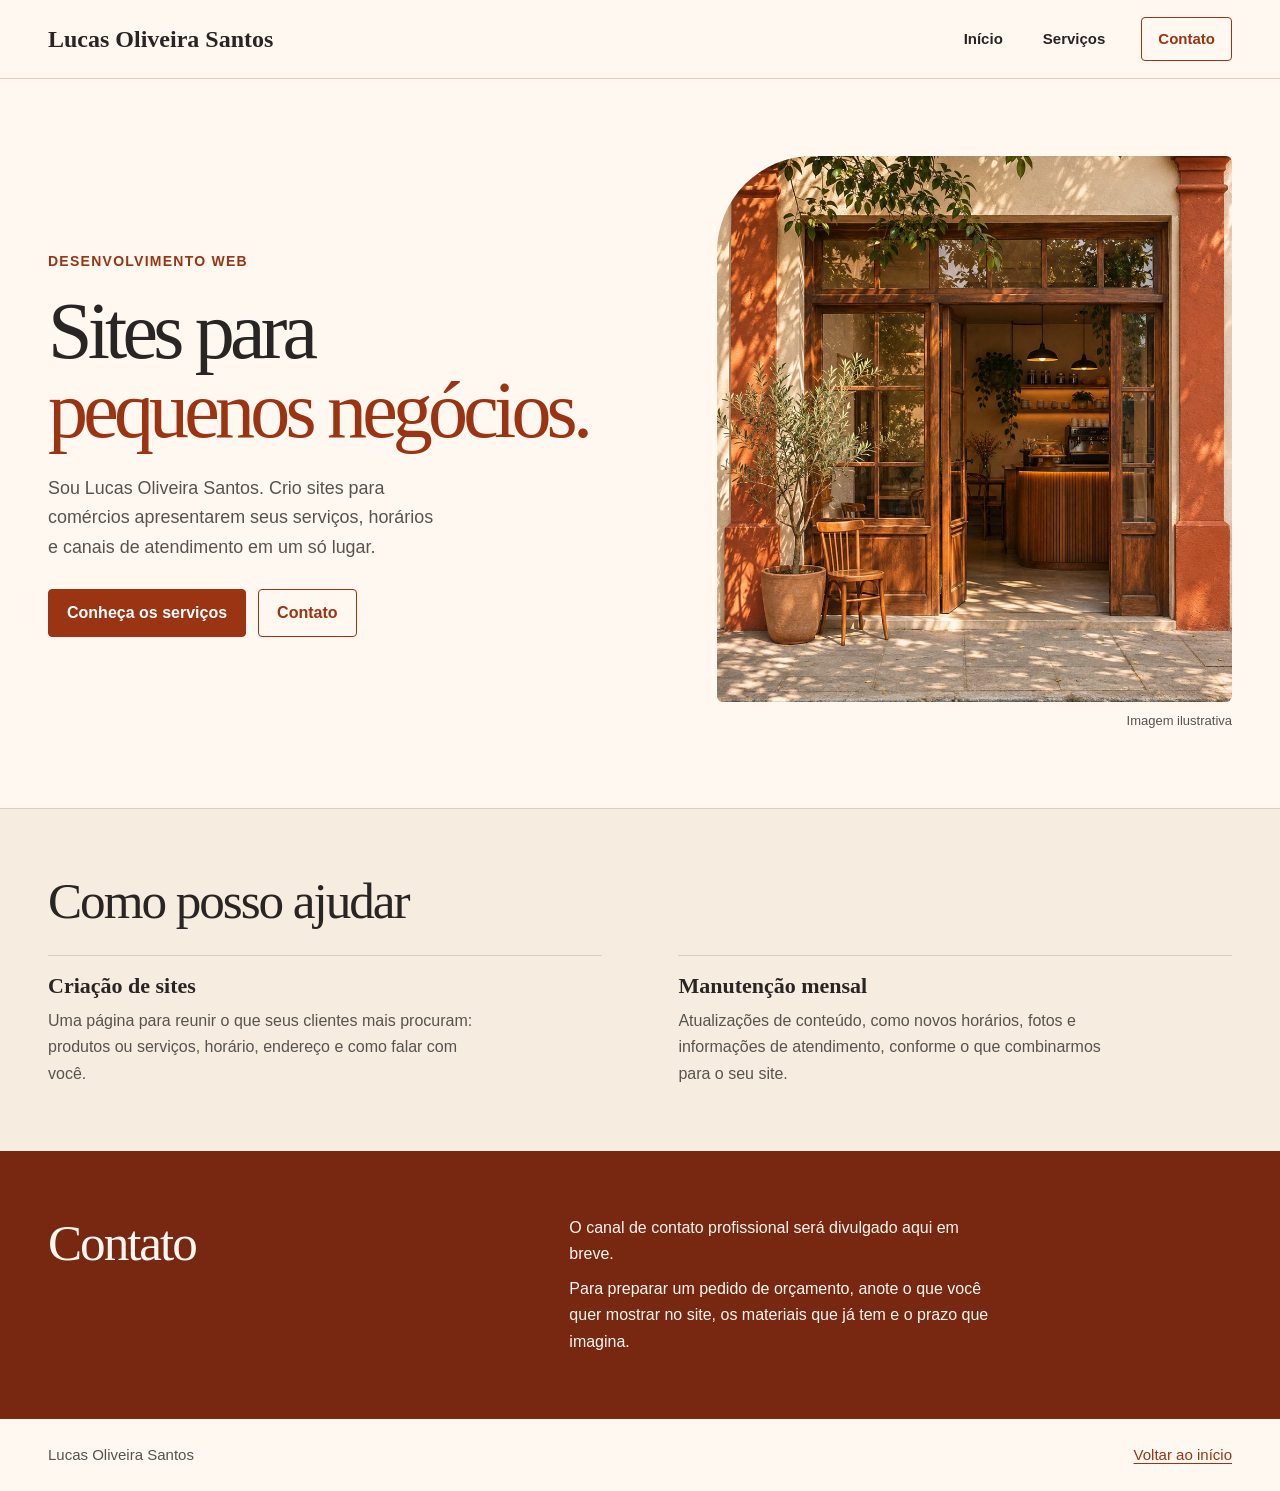
==== portfolio/index.html @ 5192ce52 "Cria a primeira versão do portfólio" ====
<!doctype html>
<html lang="pt-BR">
<head>
  <meta charset="utf-8">
  <meta name="viewport" content="width=device-width, initial-scale=1">
  <meta name="description" content="Lucas Oliveira Santos. Criação e manutenção de sites para pequenos comércios.">
  <meta name="theme-color" content="#fff8f1">
  <title>Lucas Oliveira Santos | Desenvolvimento Web</title>
  <link rel="icon" type="image/png" href="assets/favicon.png">
  <link rel="stylesheet" href="style.css">
  <script src="script.js" defer></script>
</head>
<body>
  <a class="skip-link" href="#inicio">Ir para o conteúdo</a>

  <header class="site-header">
    <div class="container header-inner">
      <a class="brand" href="#inicio">Lucas Oliveira Santos</a>
      <button class="menu-toggle" type="button" aria-expanded="false" aria-controls="menu-principal" hidden>
        Menu <span class="menu-icon" aria-hidden="true"></span>
      </button>
      <nav id="menu-principal" class="site-nav" aria-label="Principal">
        <a href="#inicio">Início</a>
        <a href="#servicos">Serviços</a>
        <a class="nav-contact" href="#contato">Contato</a>
      </nav>
    </div>
  </header>

  <main id="inicio" tabindex="-1">
    <section class="container hero" aria-labelledby="titulo-principal">
      <div class="hero-copy">
        <p class="eyebrow">Desenvolvimento web</p>
        <h1 id="titulo-principal">Sites para <span>pequenos negócios.</span></h1>
        <p class="hero-intro">Sou Lucas Oliveira Santos. Crio sites para comércios apresentarem seus serviços, horários e canais de atendimento em um só lugar.</p>
        <div class="hero-actions">
          <a class="button button-primary" href="#servicos">Conheça os serviços</a>
          <a class="button button-secondary" href="#contato">Contato</a>
        </div>
      </div>

      <figure class="hero-figure">
        <img src="assets/fachada-cafe.jpg" width="960" height="1200" fetchpriority="high"
             alt="Fachada de um café com portas de madeira e plantas na entrada.">
        <figcaption>Imagem ilustrativa</figcaption>
      </figure>
    </section>

    <section id="servicos" class="services" aria-labelledby="titulo-servicos" tabindex="-1">
      <div class="container services-inner">
        <h2 id="titulo-servicos">Como posso ajudar</h2>
        <div class="services-grid">
          <div class="service">
            <h3>Criação de sites</h3>
            <p>Uma página para reunir o que seus clientes mais procuram: produtos ou serviços, horário, endereço e como falar com você.</p>
          </div>
          <div class="service">
            <h3>Manutenção mensal</h3>
            <p>Atualizações de conteúdo, como novos horários, fotos e informações de atendimento, conforme o que combinarmos para o seu site.</p>
          </div>
        </div>
      </div>
    </section>

    <section id="contato" class="contact" aria-labelledby="titulo-contato" tabindex="-1">
      <div class="container contact-inner">
        <h2 id="titulo-contato">Contato</h2>
        <div>
          <p>O canal de contato profissional será divulgado aqui em breve.</p>
          <p>Para preparar um pedido de orçamento, anote o que você quer mostrar no site, os materiais que já tem e o prazo que imagina.</p>
        </div>
      </div>
    </section>
  </main>

  <footer class="site-footer">
    <div class="container footer-inner">
      <p>Lucas Oliveira Santos</p>
      <a href="#inicio">Voltar ao início</a>
    </div>
  </footer>
</body>
</html>
---- portfolio/style.css ----
:root {
  color-scheme: light;
  --paper: #fff8f1;
  --ink: #292524;
  --muted: #57534e;
  --accent: #9a3412;
  --deep-accent: #782710;
  --tint: #f7ece0;
  --rule: #ddcbbb;
  --serif: Georgia, "Times New Roman", serif;
  --sans: Arial, Helvetica, sans-serif;
}

* { box-sizing: border-box; }

body {
  margin: 0;
  background: var(--paper);
  color: var(--ink);
  font-family: var(--sans);
  line-height: 1.65;
}

h1, h2, h3, p, figure { margin: 0; }
a { color: inherit; }

:focus-visible {
  outline: 2px solid currentColor;
  outline-offset: 4px;
}

.container {
  width: min(calc(100% - 2.5rem), 74rem);
  margin-inline: auto;
}

.skip-link {
  position: absolute;
  top: 0.75rem;
  left: 0.75rem;
  z-index: 1;
  padding: 0.625rem 1rem;
  transform: translateY(-160%);
  background: var(--paper);
  color: var(--accent);
  font-weight: 700;
}

.skip-link:focus { transform: translateY(0); }
.site-header { border-bottom: 1px solid var(--rule); }

.header-inner {
  display: flex;
  min-height: 4.875rem;
  flex-wrap: wrap;
  align-items: center;
  justify-content: space-between;
  gap: 0.5rem 1.25rem;
}

.brand {
  display: inline-flex;
  min-height: 2.75rem;
  align-items: center;
  font-family: var(--serif);
  font-size: clamp(1.125rem, 3vw, 1.5rem);
  font-weight: 700;
  line-height: 1.2;
  text-decoration: none;
}

.site-nav {
  display: flex;
  flex-wrap: wrap;
  align-items: center;
  gap: 0.25rem clamp(0.75rem, 3vw, 2rem);
}

.site-nav a {
  display: inline-flex;
  min-height: 2.75rem;
  align-items: center;
  padding-inline: 0.25rem;
  font-size: 0.9375rem;
  font-weight: 700;
  text-decoration: none;
}

.site-nav a:hover, .brand:hover { color: var(--accent); }

.site-nav .nav-contact {
  padding-inline: 1rem;
  border: 1px solid var(--accent);
  border-radius: 0.25rem;
  color: var(--accent);
}

.site-nav .nav-contact:hover { background: var(--tint); }

.menu-toggle {
  display: none;
  min-height: 2.75rem;
  align-items: center;
  gap: 0.5rem;
  padding: 0.375rem 0.625rem;
  border: 1px solid var(--accent);
  border-radius: 0.25rem;
  background: transparent;
  color: var(--accent);
  font: 700 0.9375rem var(--sans);
  cursor: pointer;
}

.menu-icon {
  width: 0.875rem;
  height: 0.625rem;
  border-block: 1px solid currentColor;
}

.menu-icon::after {
  display: block;
  margin-top: 3px;
  border-top: 1px solid currentColor;
  content: "";
}

.hero {
  display: grid;
  grid-template-columns: minmax(0, 1fr) minmax(0, 0.87fr);
  align-items: center;
  gap: clamp(2rem, 6vw, 6rem);
  padding-block: clamp(3rem, 6vw, 5.5rem);
}

.eyebrow {
  margin-bottom: 1.125rem;
  color: var(--accent);
  font-size: 0.875rem;
  font-weight: 700;
  letter-spacing: 0.09em;
  text-transform: uppercase;
}

h1, h2, h3 { font-family: var(--serif); }

h1 {
  font-size: clamp(3rem, 6.25vw, 5.625rem);
  font-weight: 400;
  line-height: 0.99;
  letter-spacing: -0.06em;
}

h1 span {
  display: block;
  color: var(--accent);
}

.hero-intro {
  max-width: 40ch;
  margin-top: 1.5rem;
  color: var(--muted);
  font-size: clamp(1rem, 1.4vw, 1.1875rem);
}

.hero-actions {
  display: flex;
  flex-wrap: wrap;
  gap: 0.75rem;
  margin-top: 1.625rem;
}

.button {
  display: inline-flex;
  min-height: 3rem;
  align-items: center;
  justify-content: center;
  padding: 0.625rem 1.125rem;
  border: 1px solid var(--accent);
  border-radius: 0.25rem;
  font-weight: 700;
  line-height: 1.35;
  text-decoration: none;
}

.button-primary {
  background: var(--accent);
  color: #fff;
}

.button-primary:hover { background: var(--deep-accent); }
.button-primary:focus-visible { outline-color: var(--accent); }
.button-secondary { color: var(--accent); }
.button-secondary:hover { background: var(--tint); }

.hero-figure img {
  display: block;
  width: 100%;
  height: auto;
  aspect-ratio: 1 / 1.06;
  border-radius: 6rem 0.375rem 0.375rem;
  object-fit: cover;
}

.hero-figure figcaption {
  margin-top: 0.5rem;
  color: var(--muted);
  font-size: 0.8125rem;
  text-align: right;
}

h2 {
  font-size: clamp(2rem, 4vw, 3.5rem);
  font-weight: 400;
  line-height: 1.1;
  letter-spacing: -0.04em;
}

h3 {
  font-size: 1.375rem;
  line-height: 1.25;
}

.services {
  border-top: 1px solid var(--rule);
  background: var(--tint);
}

.services-inner {
  padding-block: clamp(2.875rem, 5vw, 4.5rem);
}

.services-grid {
  display: grid;
  grid-template-columns: repeat(2, minmax(0, 1fr));
  gap: 1.5rem clamp(1.5rem, 6vw, 5rem);
  margin-top: 1.625rem;
}

.service {
  padding-top: 1rem;
  border-top: 1px solid var(--rule);
}

.service p {
  max-width: 49ch;
  margin-top: 0.5rem;
  color: var(--muted);
}

.contact {
  background: var(--deep-accent);
  color: var(--paper);
}

.contact:focus-visible {
  outline-offset: -6px;
}

.contact-inner {
  display: grid;
  grid-template-columns: minmax(0, 1fr) minmax(0, 1.4fr);
  gap: 1rem 3rem;
  padding-block: clamp(2.875rem, 5vw, 4.5rem);
}

.contact p { max-width: 48ch; }
.contact p + p { margin-top: 0.5rem; }

.footer-inner {
  display: flex;
  flex-wrap: wrap;
  align-items: center;
  justify-content: space-between;
  gap: 0.25rem 1rem;
  padding-block: 0.875rem;
  color: var(--muted);
  font-size: 0.9375rem;
}

.footer-inner a {
  display: inline-flex;
  min-height: 2.75rem;
  align-items: center;
  color: var(--accent);
  text-underline-offset: 0.2em;
}

@media (max-width: 51rem) {
  .hero {
    grid-template-columns: 1fr;
    align-items: start;
  }

  h1 { max-width: 14ch; }

  .hero-figure {
    width: min(100%, 34rem);
  }
}

@media (max-width: 38rem) {
  .header-inner { padding-block: 0.5rem; }
  .menu-toggle:not([hidden]) { display: inline-flex; }
  .menu-toggle:not([hidden]) + .site-nav { display: none; }

  .menu-toggle[aria-expanded="true"] + .site-nav,
  .menu-toggle[hidden] + .site-nav {
    display: flex;
    width: 100%;
    padding-bottom: 0.25rem;
  }

  .services-grid,
  .contact-inner {
    grid-template-columns: 1fr;
  }
}
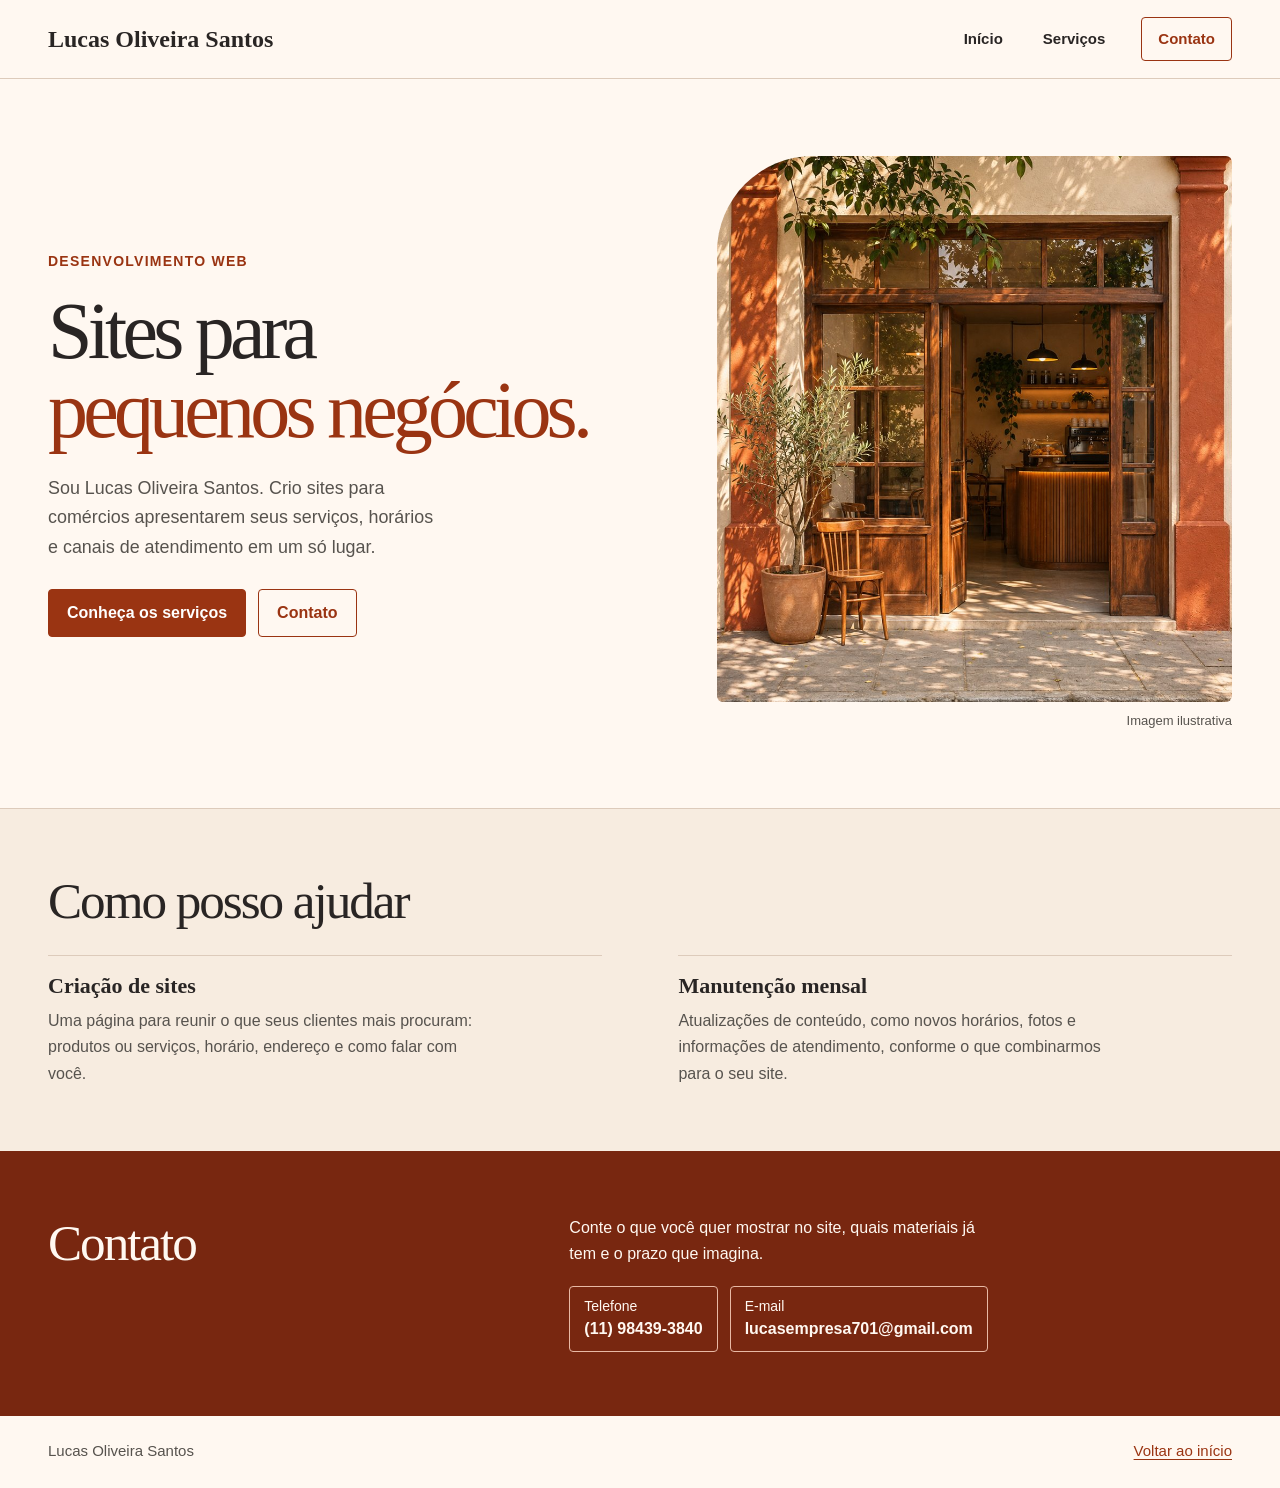
==== commit d57c878e: "Adiciona contatos e prepara a publicação do portfólio" ====
--- a/portfolio/index.html
+++ b/portfolio/index.html
@@ -66,8 +66,21 @@
       <div class="container contact-inner">
         <h2 id="titulo-contato">Contato</h2>
         <div>
-          <p>O canal de contato profissional será divulgado aqui em breve.</p>
-          <p>Para preparar um pedido de orçamento, anote o que você quer mostrar no site, os materiais que já tem e o prazo que imagina.</p>
+          <p>Conte o que você quer mostrar no site, quais materiais já tem e o prazo que imagina.</p>
+          <ul class="contact-methods" role="list">
+            <li>
+              <a href="tel:+5511984393840">
+                <span>Telefone</span>
+                <strong>(11) 98439-3840</strong>
+              </a>
+            </li>
+            <li>
+              <a href="mailto:lucasempresa701@gmail.com">
+                <span>E-mail</span>
+                <strong>lucasempresa701@gmail.com</strong>
+              </a>
+            </li>
+          </ul>
         </div>
       </div>
     </section>
--- a/portfolio/style.css
+++ b/portfolio/style.css
@@ -264,7 +264,36 @@
 }
 
 .contact p { max-width: 48ch; }
-.contact p + p { margin-top: 0.5rem; }
+
+.contact-methods {
+  display: flex;
+  flex-wrap: wrap;
+  gap: 0.75rem;
+  margin: 1.125rem 0 0;
+  padding: 0;
+  list-style: none;
+}
+
+.contact-methods li {
+  min-width: 0;
+  max-width: 100%;
+}
+
+.contact-methods a {
+  display: grid;
+  gap: 0.125rem;
+  padding: 0.625rem 0.875rem;
+  border: 1px solid #e8b9a5;
+  border-radius: 0.25rem;
+  line-height: 1.4;
+  overflow-wrap: anywhere;
+  text-decoration: none;
+}
+
+.contact-methods a span { font-size: 0.875rem; }
+.contact-methods a strong { text-underline-offset: 0.2em; }
+.contact-methods a:hover { background: #62200d; }
+.contact-methods a:hover strong { text-decoration: underline; }
 
 .footer-inner {
   display: flex;
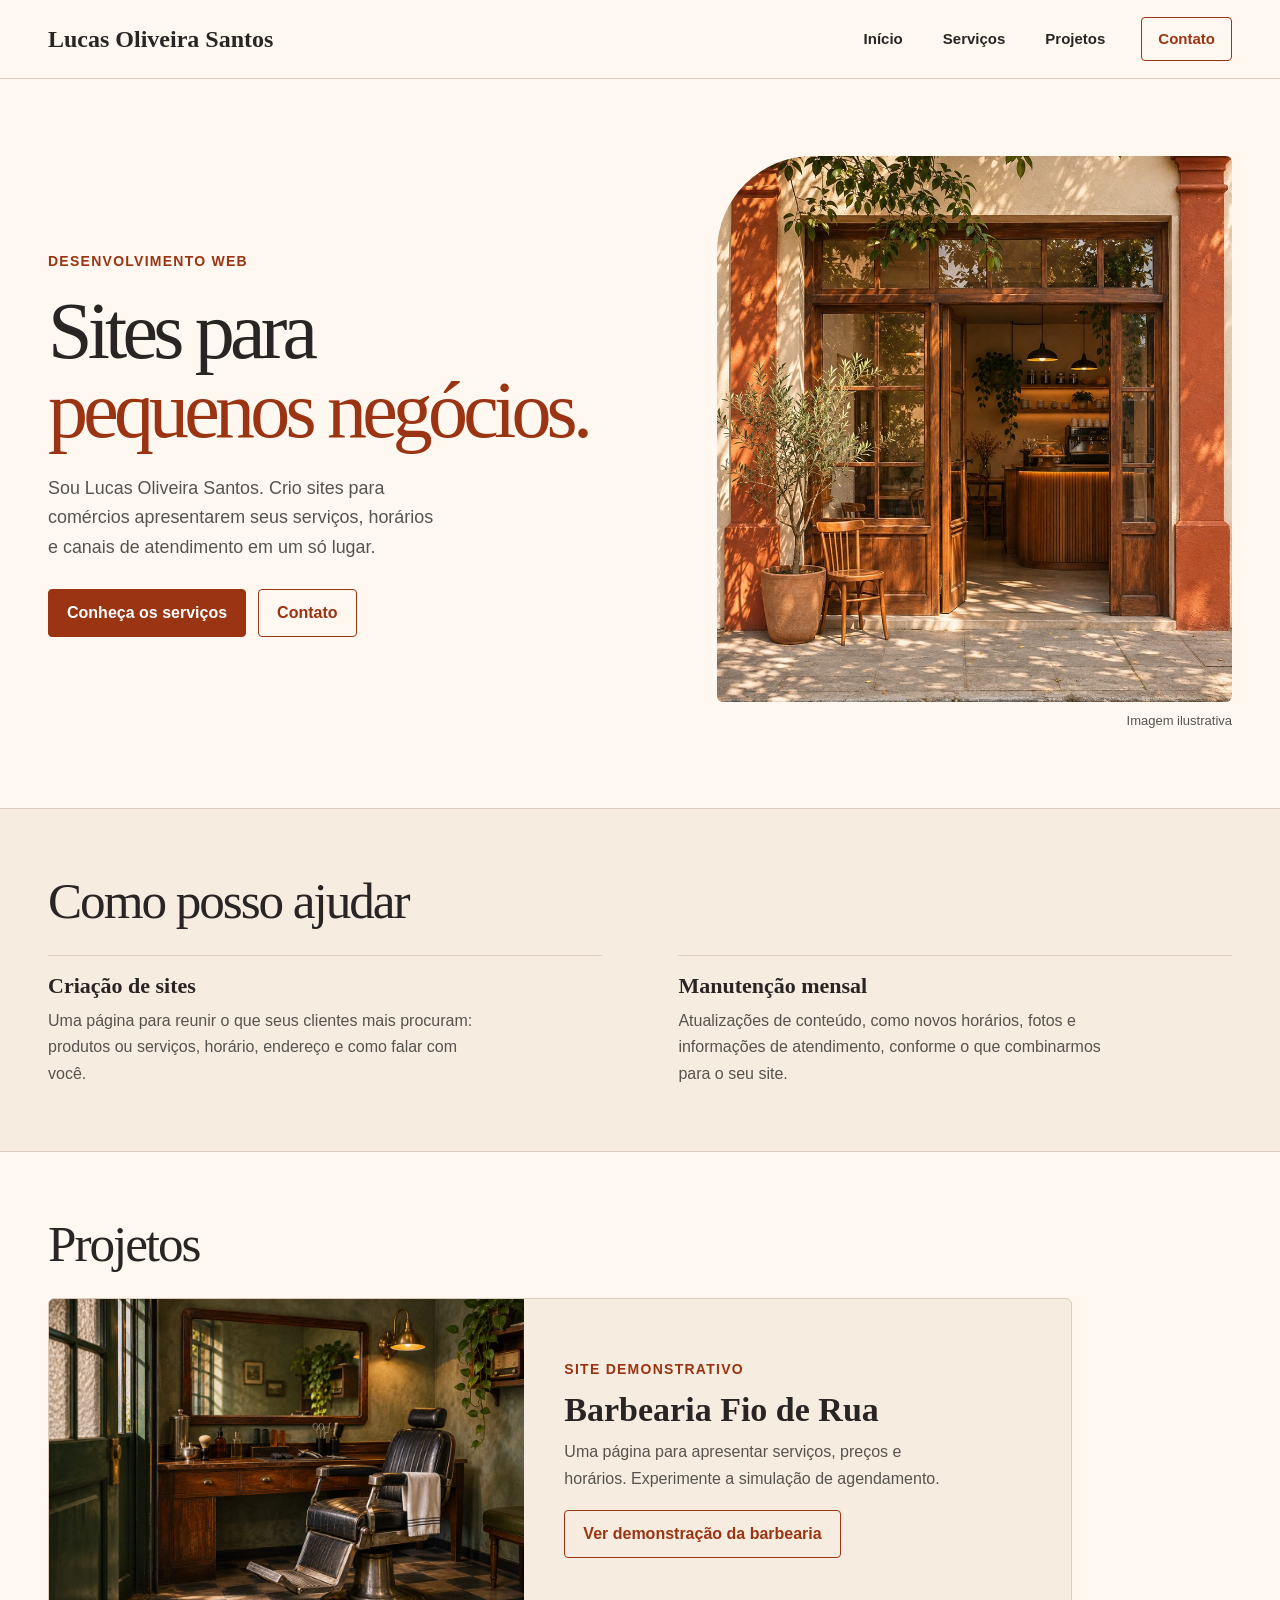
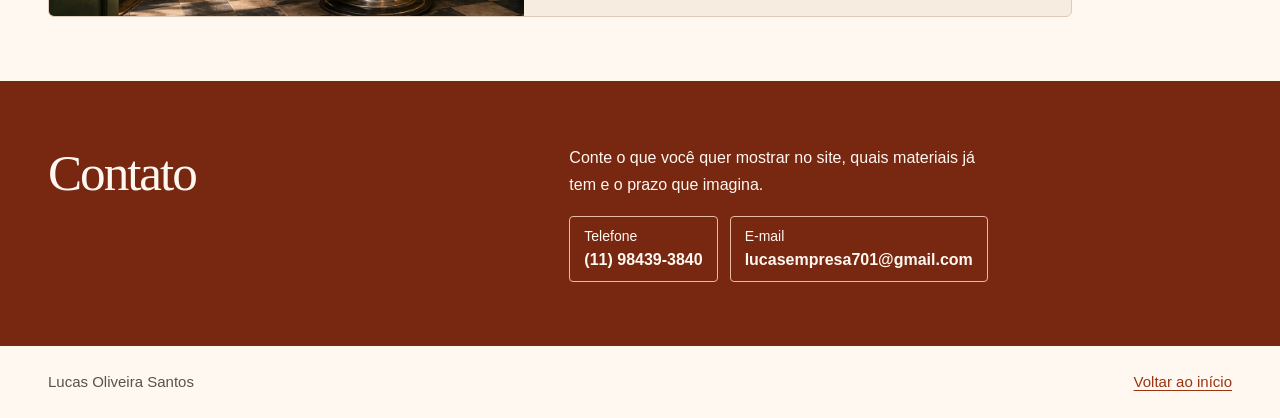
==== commit 8a6e3f38: "Cria demonstração de site para barbearia" ====
--- a/portfolio/index.html
+++ b/portfolio/index.html
@@ -22,6 +22,7 @@
       <nav id="menu-principal" class="site-nav" aria-label="Principal">
         <a href="#inicio">Início</a>
         <a href="#servicos">Serviços</a>
+        <a href="#projetos">Projetos</a>
         <a class="nav-contact" href="#contato">Contato</a>
       </nav>
     </div>
@@ -62,6 +63,22 @@
       </div>
     </section>
 
+    <section id="projetos" class="projects" aria-labelledby="titulo-projetos" tabindex="-1">
+      <div class="container projects-inner">
+        <h2 id="titulo-projetos">Projetos</h2>
+        <article class="project-card">
+          <img src="projetos/barbearia/assets/interior-barbearia.jpg" width="1200" height="800"
+               alt="Interior da barbearia fictícia com cadeira de couro e bancada de madeira." loading="lazy">
+          <div class="project-copy">
+            <p class="eyebrow">Site demonstrativo</p>
+            <h3>Barbearia Fio de Rua</h3>
+            <p>Uma página para apresentar serviços, preços e horários. Experimente a simulação de agendamento.</p>
+            <a class="button button-secondary" href="projetos/barbearia/index.html">Ver demonstração da barbearia</a>
+          </div>
+        </article>
+      </div>
+    </section>
+
     <section id="contato" class="contact" aria-labelledby="titulo-contato" tabindex="-1">
       <div class="container contact-inner">
         <h2 id="titulo-contato">Contato</h2>
--- a/portfolio/style.css
+++ b/portfolio/style.css
@@ -247,6 +247,43 @@
   color: var(--muted);
 }
 
+.projects {
+  border-top: 1px solid var(--rule);
+}
+
+.projects-inner {
+  padding-block: clamp(2.875rem, 5vw, 4.5rem);
+}
+
+.project-card {
+  display: grid;
+  grid-template-columns: minmax(0, 1fr) minmax(0, 1.15fr);
+  max-width: 64rem;
+  margin-top: 1.625rem;
+  overflow: hidden;
+  border: 1px solid var(--rule);
+  border-radius: 0.375rem;
+  background: var(--tint);
+}
+
+.project-card img {
+  display: block;
+  width: 100%;
+  height: 100%;
+  min-height: 15rem;
+  object-fit: cover;
+}
+
+.project-copy {
+  align-self: center;
+  padding: clamp(1.5rem, 3.5vw, 2.5rem);
+}
+
+.project-copy .eyebrow { margin-bottom: 0.5rem; }
+.project-copy h3 { font-size: clamp(1.625rem, 3vw, 2.125rem); }
+.project-copy h3 + p { max-width: 43ch; margin-top: 0.5rem; color: var(--muted); }
+.project-copy .button { margin-top: 1.125rem; text-align: center; }
+
 .contact {
   background: var(--deep-accent);
   color: var(--paper);
@@ -340,7 +377,14 @@
   }
 
   .services-grid,
+  .project-card,
   .contact-inner {
     grid-template-columns: 1fr;
   }
-}
+
+  .project-card img {
+    height: auto;
+    min-height: auto;
+    aspect-ratio: 1.6;
+  }
+}
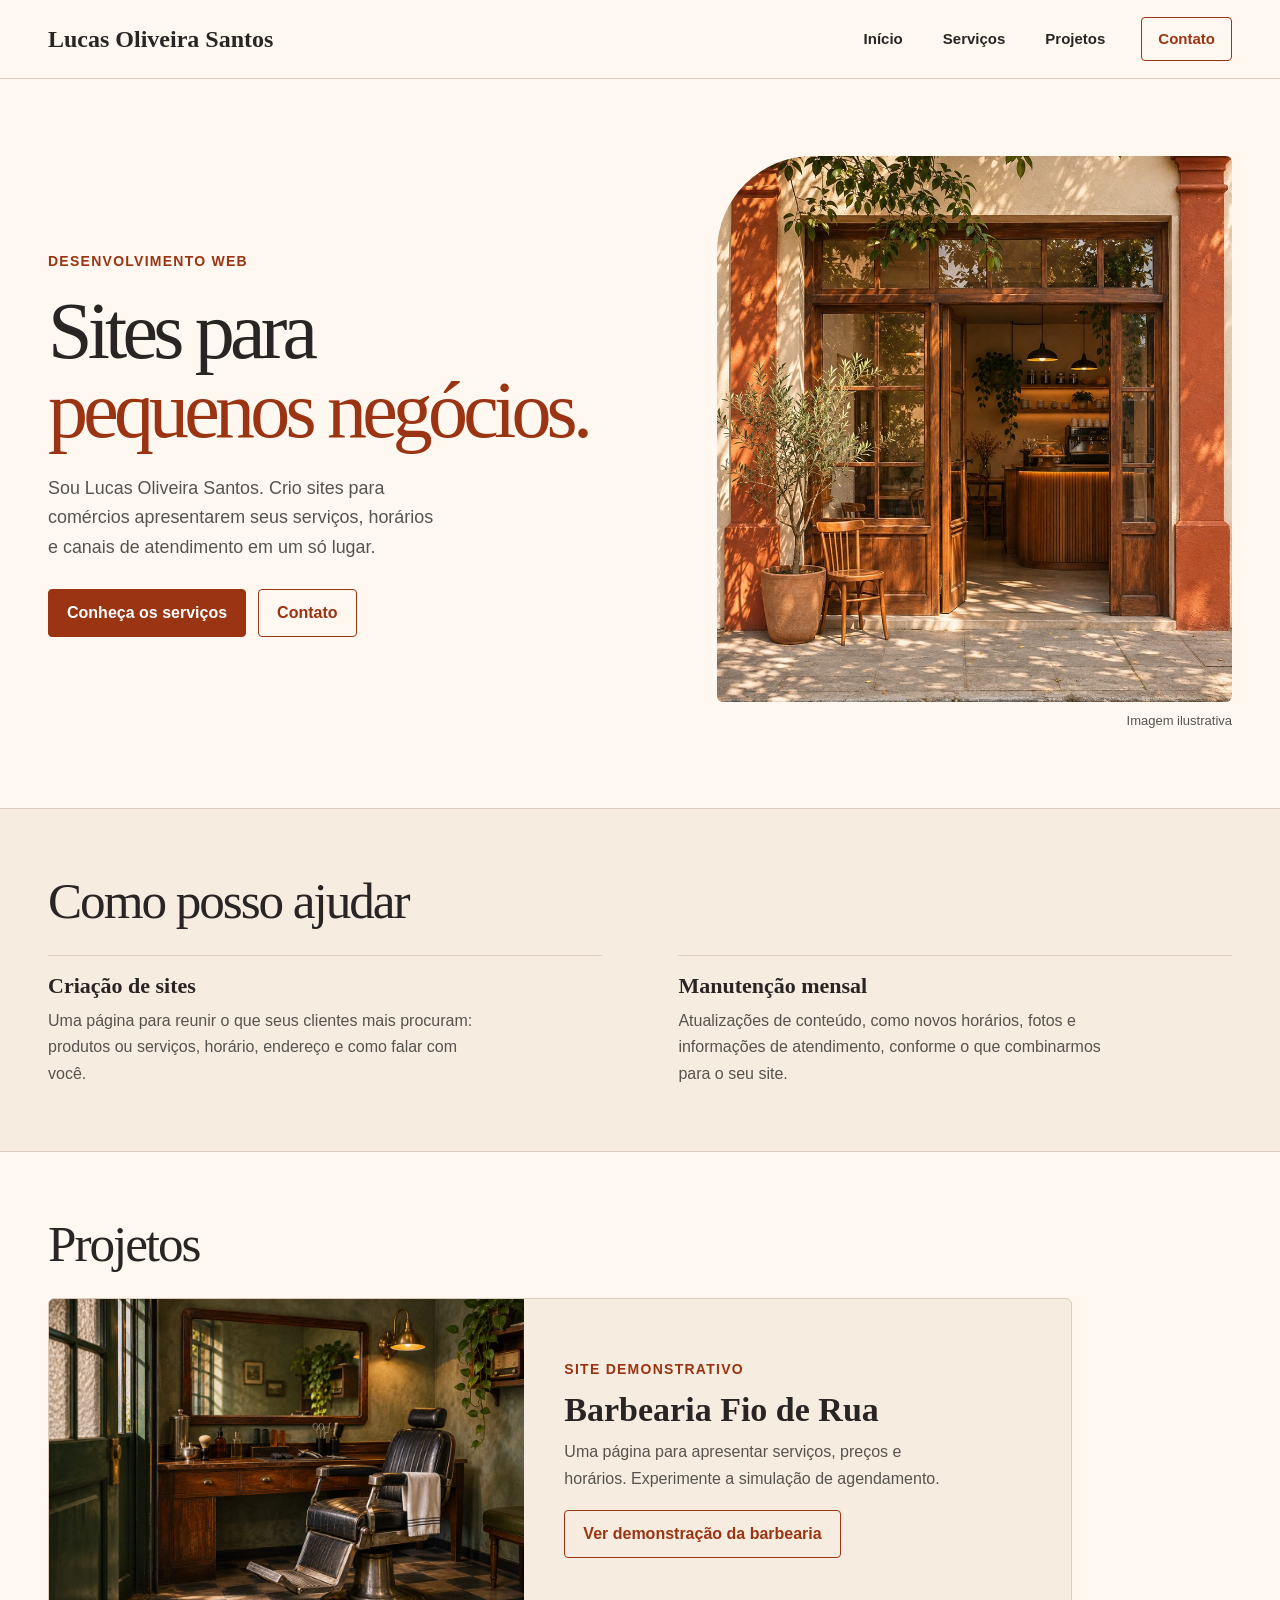
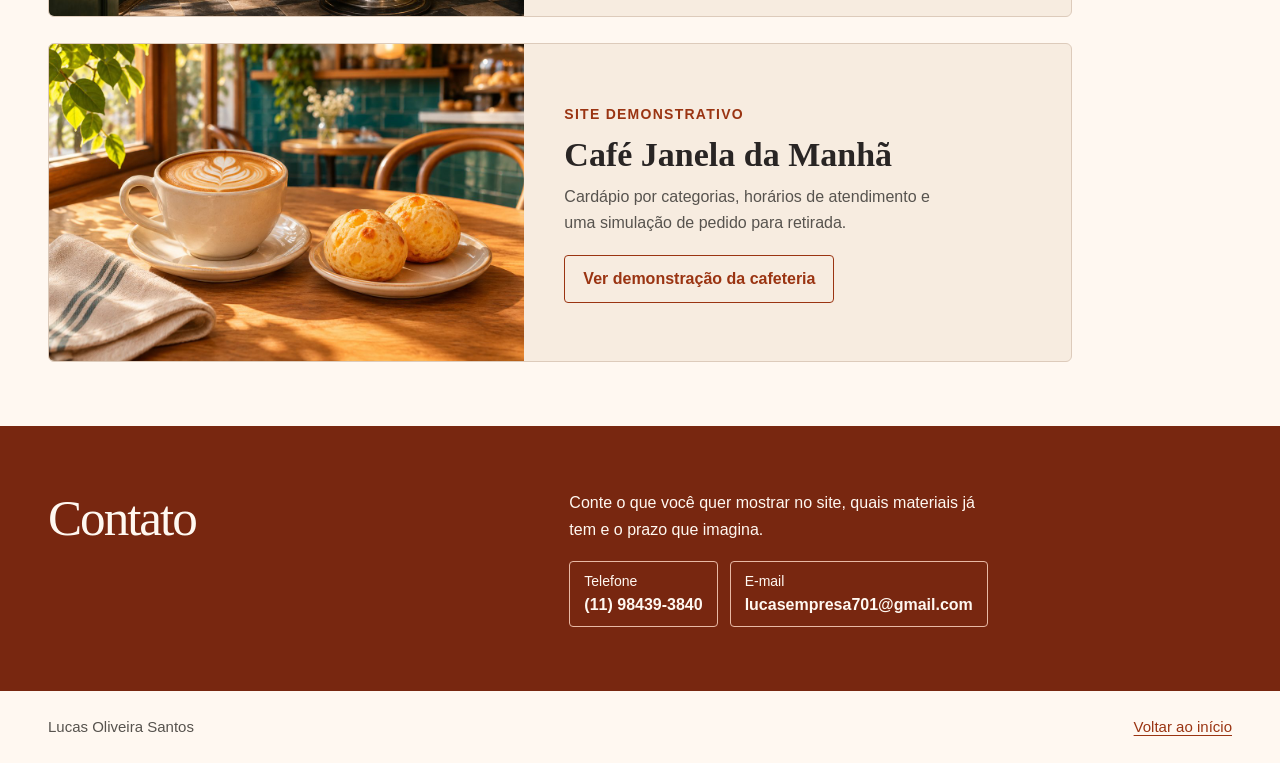
==== commit d386b4f0: "Cria demonstração de cafeteria para o portfólio" ====
--- a/portfolio/index.html
+++ b/portfolio/index.html
@@ -76,6 +76,16 @@
             <a class="button button-secondary" href="projetos/barbearia/index.html">Ver demonstração da barbearia</a>
           </div>
         </article>
+        <article class="project-card">
+          <img src="projetos/cafeteria/assets/cafe-da-manha.jpg" width="1200" height="800"
+               alt="Cappuccino e pães de queijo sobre uma mesa de madeira." loading="lazy">
+          <div class="project-copy">
+            <p class="eyebrow">Site demonstrativo</p>
+            <h3>Café Janela da Manhã</h3>
+            <p>Cardápio por categorias, horários de atendimento e uma simulação de pedido para retirada.</p>
+            <a class="button button-secondary" href="projetos/cafeteria/index.html">Ver demonstração da cafeteria</a>
+          </div>
+        </article>
       </div>
     </section>
 
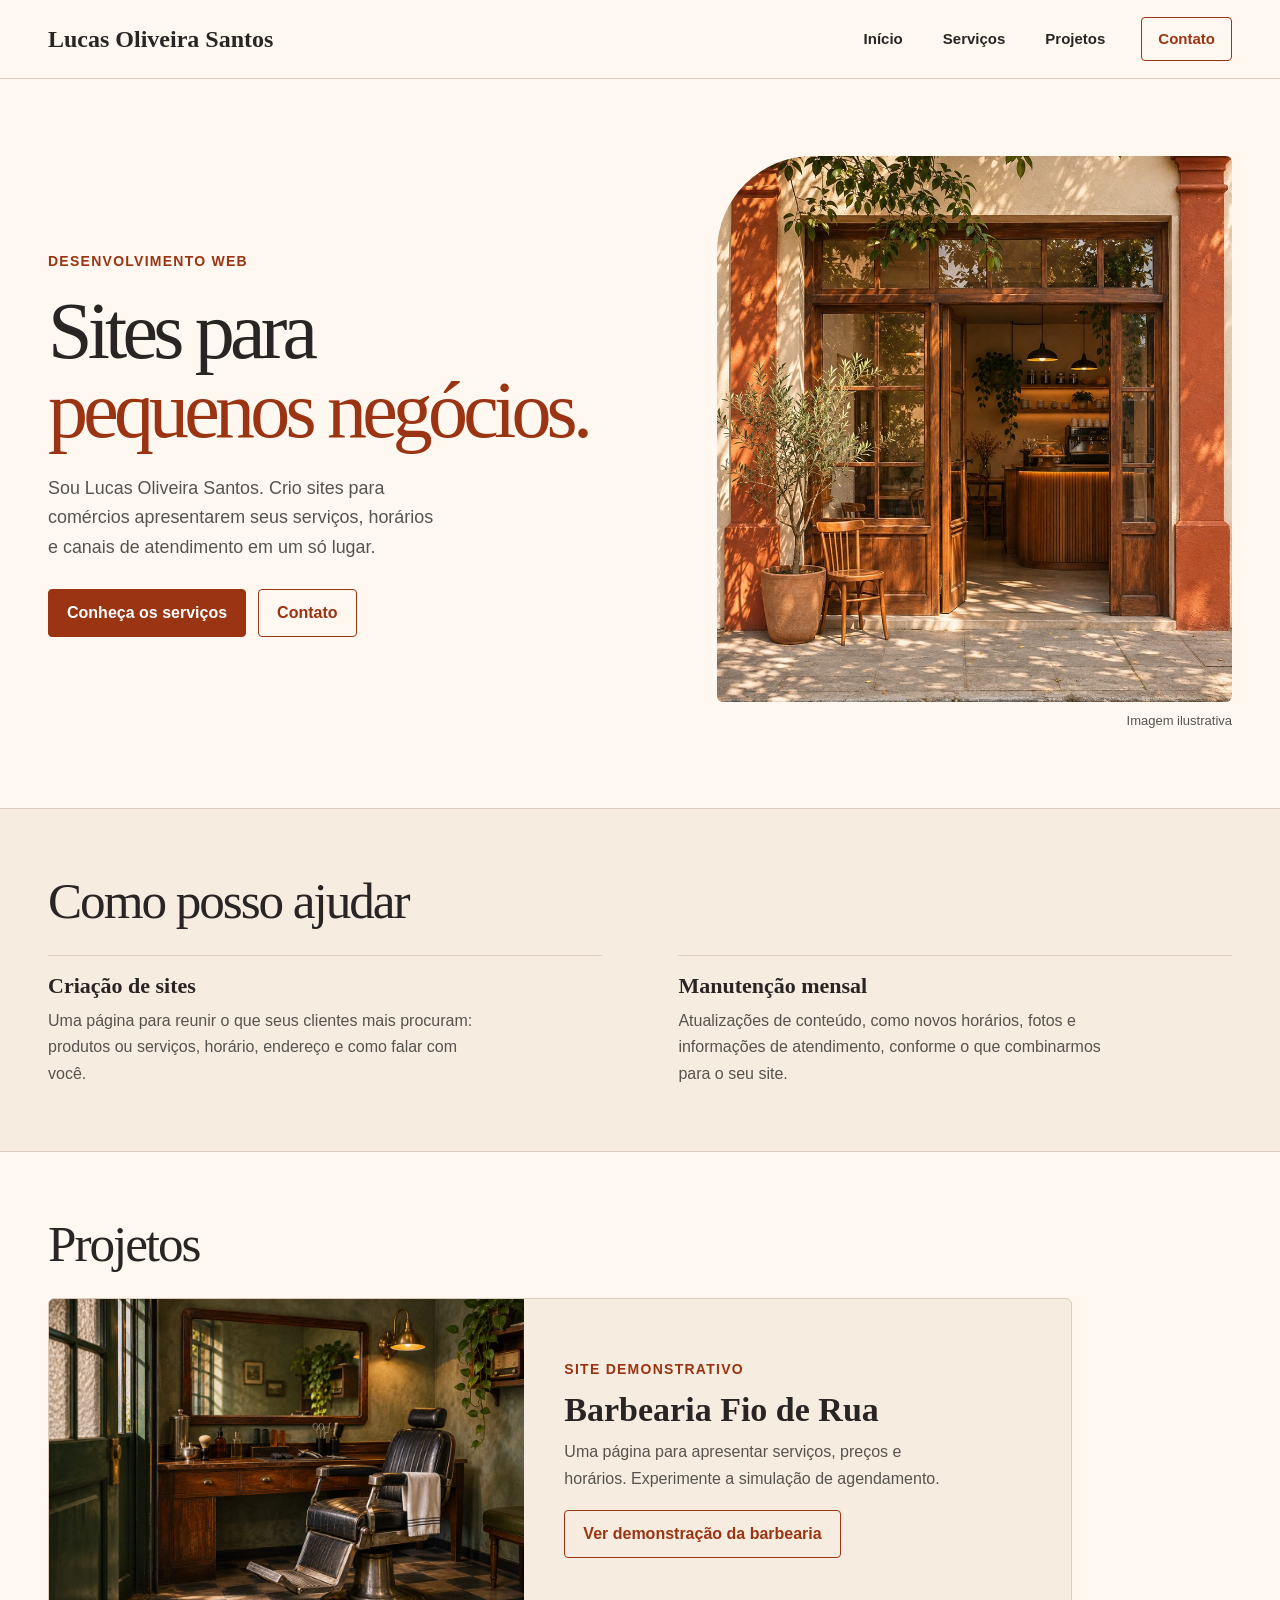
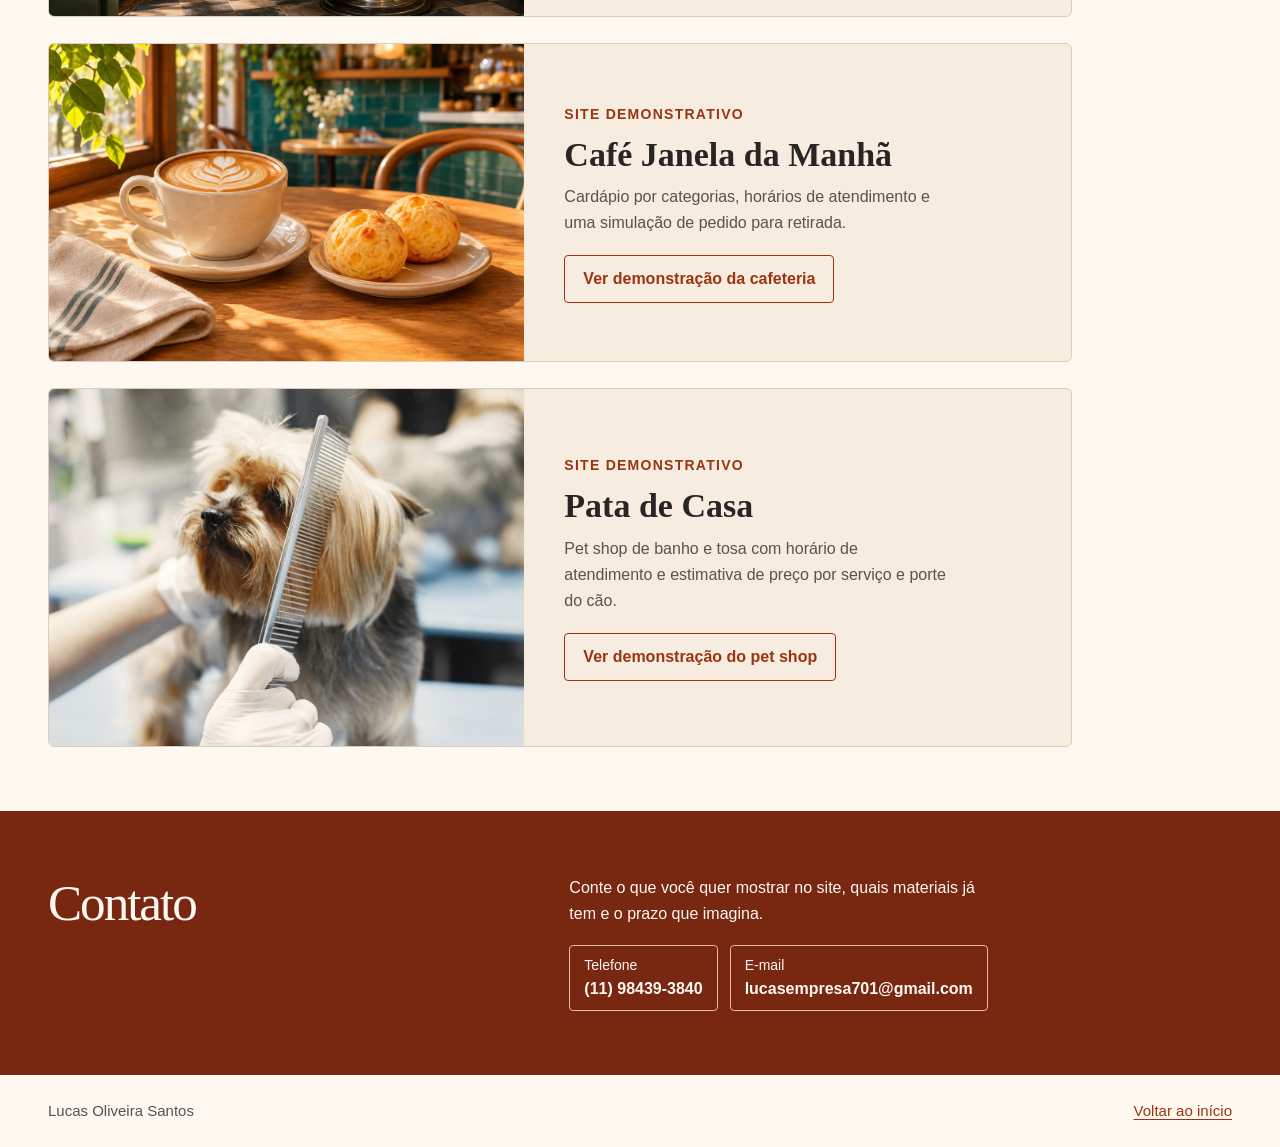
==== commit 94a36dd2: "Cria demonstração de pet shop para o portfólio" ====
--- a/portfolio/index.html
+++ b/portfolio/index.html
@@ -86,6 +86,16 @@
             <a class="button button-secondary" href="projetos/cafeteria/index.html">Ver demonstração da cafeteria</a>
           </div>
         </article>
+        <article class="project-card">
+          <img src="projetos/pet-shop/assets/cao-banho-e-tosa.jpg" width="1200" height="900"
+               alt="Um cachorro de pelo longo sendo penteado durante a tosa." loading="lazy">
+          <div class="project-copy">
+            <p class="eyebrow">Site demonstrativo</p>
+            <h3>Pata de Casa</h3>
+            <p>Pet shop de banho e tosa com horário de atendimento e estimativa de preço por serviço e porte do cão.</p>
+            <a class="button button-secondary" href="projetos/pet-shop/index.html">Ver demonstração do pet shop</a>
+          </div>
+        </article>
       </div>
     </section>
 
